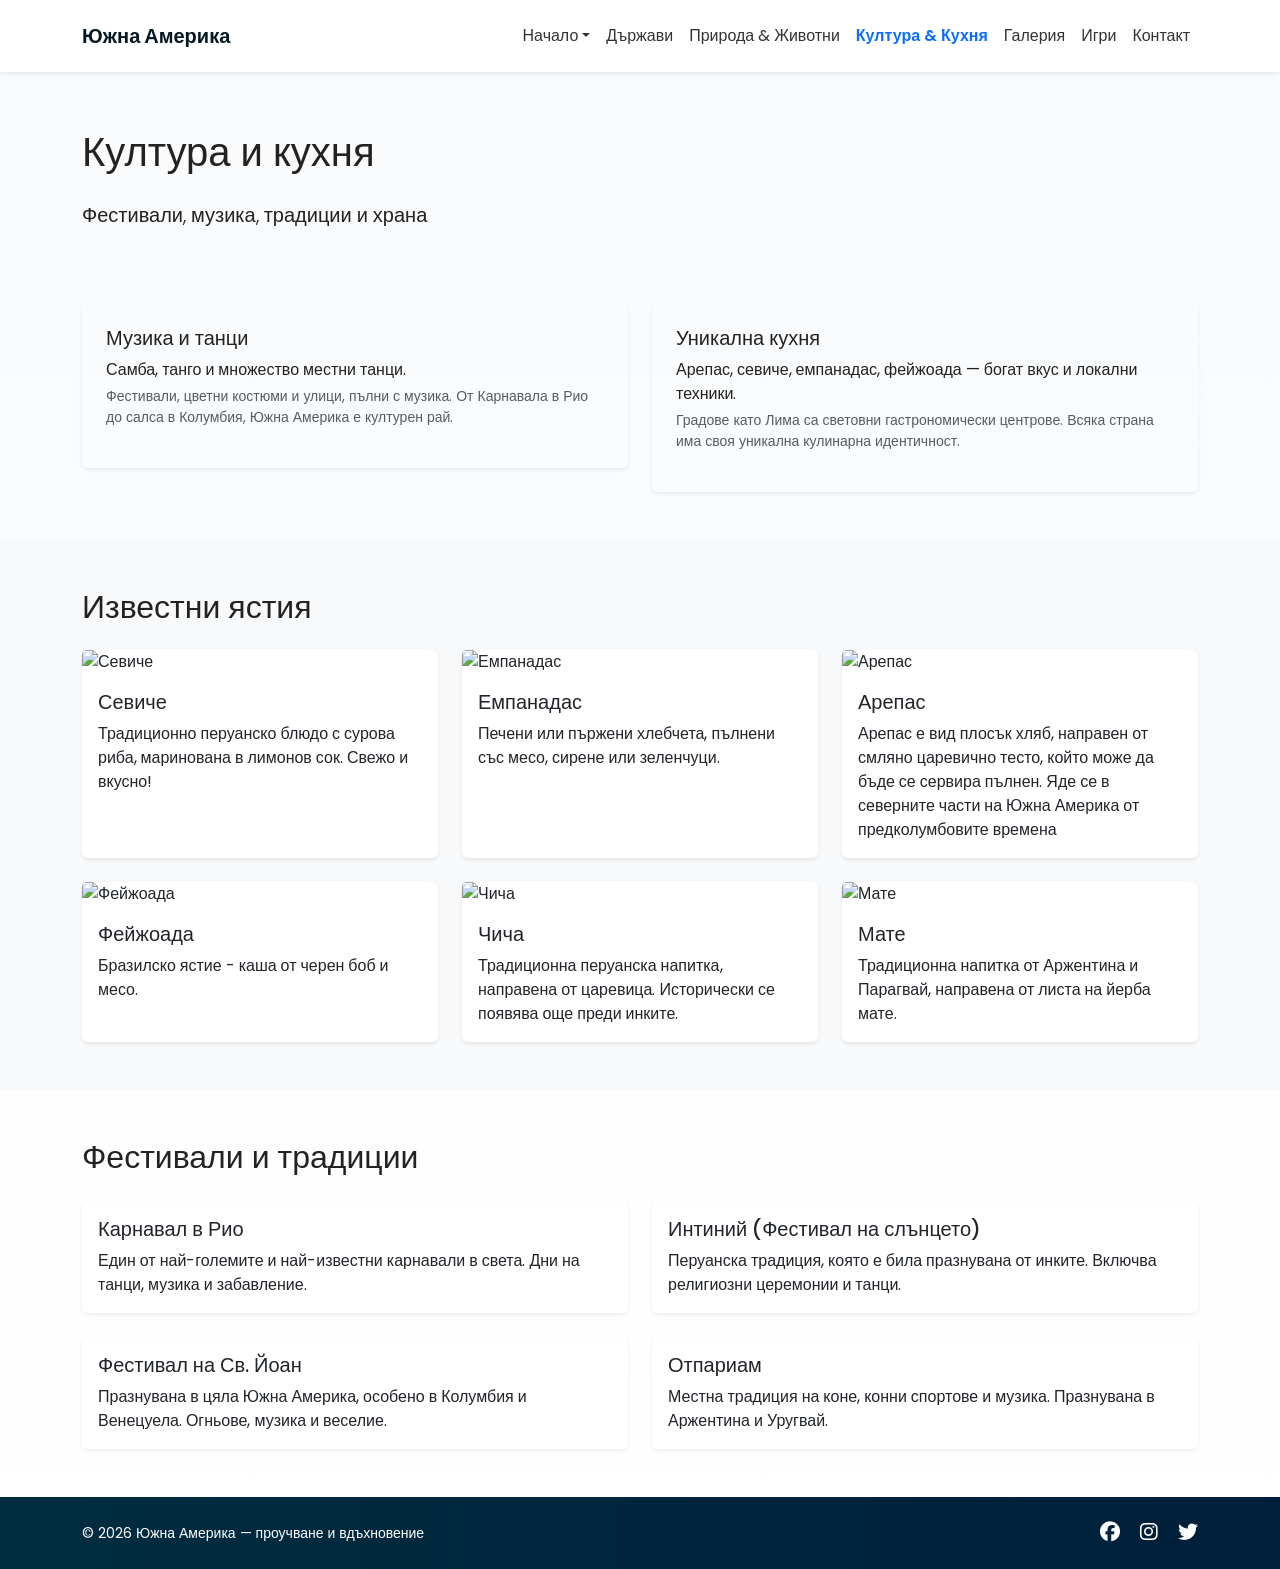
==== culture.html @ 63db7361 "Add files via upload" ====
<!doctype html>
<html lang="bg">
  <head>
    <meta charset="utf-8">
    <meta name="viewport" content="width=device-width, initial-scale=1">
    <title>Култура и кухня на Южна Америка</title>
    <link href="https://cdn.jsdelivr.net/npm/bootstrap@5.3.2/dist/css/bootstrap.min.css" rel="stylesheet">
    <link href="https://cdn.jsdelivr.net/npm/bootstrap-icons@1.11.3/font/bootstrap-icons.css" rel="stylesheet">
    <link href="https://cdnjs.cloudflare.com/ajax/libs/font-awesome/6.4.0/css/all.min.css" rel="stylesheet">
    <link href="https://fonts.googleapis.com/css2?family=Poppins:wght@300;400;600;700&family=Merriweather:wght@300;400;700&display=swap" rel="stylesheet">
    <link rel="stylesheet" href="style.css">
  </head>
  <body>

    <!-- NAV -->
    <nav id="mainNav" class="navbar navbar-expand-lg navbar-light fixed-top bg-white shadow-sm py-3">
      <div class="container">
        <a class="navbar-brand fw-bold" href="index.html">Южна Америка</a>
        <button class="navbar-toggler" type="button" data-bs-toggle="collapse" data-bs-target="#navmenu">
          <span class="navbar-toggler-icon"></span>
        </button>
        <div class="collapse navbar-collapse" id="navmenu">
          <ul class="navbar-nav ms-auto">
            <li class="nav-item dropdown">
              <a class="nav-link dropdown-toggle" href="index.html">Начало</a>
              <ul class="dropdown-menu">
                <li><a class="dropdown-item" href="pages/history.html">История</a></li>
              </ul>
            </li>
            <li class="nav-item"><a class="nav-link" href="countries.html">Държави</a></li>
            <li class="nav-item"><a class="nav-link" href="nature.html">Природа & Животни</a></li>
            <li class="nav-item"><a class="nav-link active" href="culture.html">Култура & Кухня</a></li>
            <li class="nav-item"><a class="nav-link" href="gallery.html">Галерия</a></li>
            <li class="nav-item"><a class="nav-link" href="games.html">Игри</a></li>
            <li class="nav-item"><a class="nav-link" href="contact.html">Контакт</a></li>
          </ul>
        </div>
      </div>
    </nav>

    <main style="margin-top: 80px;">
      <!-- CULTURE & CUISINE -->
      <section class="py-5 section-fade">
        <div class="container">
          <h1 class="mb-4">Култура и кухня</h1>
          <p class="lead">Фестивали, музика, традиции и храна</p>

          <div class="row g-4 mt-5">
            <div class="col-md-6">
              <div class="story-block p-4 shadow-sm rounded">
                <h5>Музика и танци</h5>
                <p class="mb-1">Самба, танго и множество местни танци.</p>
                <p class="small text-muted">Фестивали, цветни костюми и улици, пълни с музика. От Карнавала в Рио до салса в Колумбия, Южна Америка е културен рай.</p>
              </div>
            </div>
            <div class="col-md-6">
              <div class="story-block p-4 shadow-sm rounded">
                <h5>Уникална кухня</h5>
                <p class="mb-1">Арепас, севиче, емпанадас, фейжоада — богат вкус и локални техники.</p>
                <p class="small text-muted">Градове като Лима са световни гастрономически центрове. Всяка страна има своя уникална кулинарна идентичност.</p>
              </div>
            </div>
          </div>
        </div>
      </section>

      <section class="py-5 bg-light">
        <div class="container">
          <h2 class="mb-4">Известни ястия</h2>
          <div class="row g-4">
            <div class="col-md-4">
              <div class="card h-100 shadow-sm border-0">
                <img src="images/ceviche.webp" class="card-img-top" alt="Севиче">
                <div class="card-body">
                  <h5 class="card-title">Севиче</h5>
                  <p class="card-text">Традиционно перуанско блюдо с сурова риба, маринована в лимонов сок. Свежо и вкусно!</p>
                </div>
              </div>
            </div>
            <div class="col-md-4">
              <div class="card h-100 shadow-sm border-0">
                <img src="images/empanadas.webp" class="card-img-top" alt="Емпанадас">
                <div class="card-body">
                  <h5 class="card-title">Емпанадас</h5>
                  <p class="card-text">Печени или пържени хлебчета, пълнени със месо, сирене или зеленчуци.</p>
                </div>
              </div>
            </div>
            <div class="col-md-4">
              <div class="card h-100 shadow-sm border-0">
                <img src="images/arepas.jpg" class="card-img-top" alt="Арепас">
                <div class="card-body">
                  <h5 class="card-title">Арепас</h5>
                  <p class="card-text">Арепас е вид плосък хляб, направен от смляно царевично тесто, който може да бъде се сервира пълнен. Яде се в северните части на Южна Америка от предколумбовите времена</p>
                </div>
              </div>
            </div>
            <div class="col-md-4">
              <div class="card h-100 shadow-sm border-0">
                <img src="images/feijoada.webp" class="card-img-top" alt="Фейжоада">
                <div class="card-body">
                  <h5 class="card-title">Фейжоада</h5>
                  <p class="card-text">Бразилско ястие - каша от черен боб и месо.</p>
                </div>
              </div>
            </div>
            <div class="col-md-4">
              <div class="card h-100 shadow-sm border-0">
                <img src="images/chicha.jpg" class="card-img-top" alt="Чича">
                <div class="card-body">
                  <h5 class="card-title">Чича</h5>
                  <p class="card-text">Традиционна перуанска напитка, направена от царевица. Исторически се появява още преди инките.</p>
                </div>
              </div>
            </div>
            <div class="col-md-4">
              <div class="card h-100 shadow-sm border-0">
                <img src="images/mate.png" class="card-img-top" alt="Мате">
                <div class="card-body">
                  <h5 class="card-title">Мате</h5>
                  <p class="card-text">Традиционна напитка от Аржентина и Парагвай, направена от листа на йерба мате.</p>
                </div>
              </div>
            </div>
          </div>
        </div>
      </section>

      <section class="py-5">
        <div class="container">
          <h2 class="mb-4">Фестивали и традиции</h2>
          <div class="row g-4">
            <div class="col-md-6">
              <div class="card border-0 shadow-sm">
                <div class="card-body">
                  <h5 class="card-title">Карнавал в Рио</h5>
                  <p class="card-text">Един от най-големите и най-известни карнавали в света. Дни на танци, музика и забавление.</p>
                </div>
              </div>
            </div>
            <div class="col-md-6">
              <div class="card border-0 shadow-sm">
                <div class="card-body">
                  <h5 class="card-title">Интиний (Фестивал на слънцето)</h5>
                  <p class="card-text">Перуанска традиция, която е била празнувана от инките. Включва религиозни церемонии и танци.</p>
                </div>
              </div>
            </div>
            <div class="col-md-6">
              <div class="card border-0 shadow-sm">
                <div class="card-body">
                  <h5 class="card-title">Фестивал на Св. Йоан</h5>
                  <p class="card-text">Празнувана в цяла Южна Америка, особено в Колумбия и Венецуела. Огньове, музика и веселие.</p>
                </div>
              </div>
            </div>
            <div class="col-md-6">
              <div class="card border-0 shadow-sm">
                <div class="card-body">
                  <h5 class="card-title">Отпариам</h5>
                  <p class="card-text">Местна традиция на коне, конни спортове и музика. Празнувана в Аржентина и Уругвай.</p>
                </div>
              </div>
            </div>
          </div>
        </div>
      </section>
    </main>

    <!-- FOOTER -->
    <footer class="py-4 bg-dark text-white">
      <div class="container d-flex flex-column flex-md-row justify-content-between align-items-center">
        <div>
          <small>© 2026 Южна Америка — проучване и вдъхновение</small>
        </div>
        <div class="social-links">
          <a href="#" class="text-white me-3"><i class="fab fa-facebook fa-lg"></i></a>
          <a href="#" class="text-white me-3"><i class="fab fa-instagram fa-lg"></i></a>
          <a href="#" class="text-white"><i class="fab fa-twitter fa-lg"></i></a>
        </div>
      </div>
    </footer>

    <script src="https://cdn.jsdelivr.net/npm/bootstrap@5.3.2/dist/js/bootstrap.bundle.min.js"></script>
    <script>
      const faders = document.querySelectorAll('.section-fade, .story-block, .country-card');
      const appearOnScroll = new IntersectionObserver((entries, obs) => {
        entries.forEach(entry => {
          if (!entry.isIntersecting) return;
          entry.target.classList.add('appear');
          obs.unobserve(entry.target);
        });
      }, { threshold: 0.05 });
      faders.forEach(f => appearOnScroll.observe(f));
    </script>
  </body>
</html>
---- style.css ----
:root{
  --accent: #0d6efd;
  --muted: #6c757d;
  --bg-gradient: linear-gradient(120deg,#004d40 0%, #00796b 50%, #1e88e5 100%);
  --glass: rgba(255,255,255,0.06);
}
*{box-sizing:border-box}
body{font-family:'Poppins',sans-serif;margin:0;background:linear-gradient(180deg,#f8fafc, #fff);color:#222;scroll-behavior:smooth}

.hero-section{min-height:85vh;background-image:linear-gradient(180deg, rgba(2,6,23,0.5), rgba(2,6,23,0.2)), url('https://images.unsplash.com/photo-1501785888041-af3ef285b470?auto=format&fit=crop&w=1500&q=60');background-size:cover;background-position:center;padding-top:90px}
.hero-section h1{font-family:'Merriweather',serif}

/* Transparent hero navbar (index.html) */
.navbar-brand{color:#fff}
.navbar .nav-link{color:rgba(255,255,255,0.9)}
.navbar.fixed-top.scrolled{background:rgba(255,255,255,0.95);box-shadow:0 6px 18px rgba(0,0,0,0.08)}
.navbar.fixed-top.scrolled .navbar-brand{color:#051923}
.navbar.fixed-top.scrolled .nav-link{color:#333}

/* Hover dropdown for Начало */
.navbar .dropdown:hover .dropdown-menu {
  display: block;
  margin-top: 0;
}

/* White background navbar (all other pages) */
.navbar.bg-white .navbar-brand{color:#051923}
.navbar.bg-white .nav-link{color:#333}
.navbar.bg-white .nav-link:hover{color:var(--accent)}
.navbar.bg-white .nav-link.active{color:var(--accent);font-weight:600}

.section-fade{opacity:0;transform:translateY(18px);transition:all .7s ease-out}
.section-fade.appear{opacity:1;transform:none}
.story-block{opacity:0;transform:translateY(14px);transition:all .6s ease-out}
.story-block.appear{opacity:1;transform:none}
.country-card{background:linear-gradient(180deg, rgba(255,255,255,0.98), #fff);border-radius:12px;transition:transform .25s ease, box-shadow .25s ease}
.country-card:hover{transform:translateY(-6px) scale(1.01);box-shadow:0 18px 30px rgba(2,6,23,0.08)}
.flag{width:40px;height:auto;border-radius:3px}

.country-card .small{color:#333}
.country-card .flag{width:36px}

.timeline{display:flex;flex-direction:column;gap:12px}
.timeline-item{background:#fff;padding:18px;border-radius:10px;box-shadow:0 6px 18px rgba(2,6,23,0.04)}

.fact-box h4{font-family:'Merriweather',serif;font-size:2rem;margin:0;color:var(--accent)}

.appear{opacity:1;transform:none}

/* Carousel caption style */
.carousel-caption{background:linear-gradient(90deg, rgba(0,0,0,0.35), rgba(0,0,0,0.05));padding:12px;border-radius:6px}

.animal-list li{padding:6px 0;border-bottom:1px dashed rgba(0,0,0,0.03)}

/* Footer */
footer{background:linear-gradient(90deg,#002d40,#001f3a)}

/* Responsive tweaks */
@media (max-width:767px){
  .hero-section{padding-top:120px}
  .navbar .nav-link{color:#051923}
}

/* Small helpers */
.btn{transition:all .2s ease}
.btn:active{transform:translateY(1px)}

/* Map styles */
.map-wrapper{position:relative;max-width:1000px;height:420px;margin:0 auto;border-radius:12px;overflow:hidden;background:#eef6f4;box-shadow:0 12px 30px rgba(2,6,23,0.04)}

/* Leaflet map styling overrides */
#leafletMap{border-radius:12px}
.leaflet-container{font-family:inherit}

.map-pin{position:absolute;width:28px;height:28px;border-radius:50%;background:var(--accent);border:3px solid #fff;box-shadow:0 6px 18px rgba(2,6,23,0.12);cursor:pointer;transform:translate(-50%,-50%);transition:transform .18s ease, box-shadow .18s ease}
.map-pin:focus{outline:2px solid #fff;box-shadow:0 8px 22px rgba(13,110,253,0.25)}
.map-pin:hover{transform:translate(-50%,-50%) scale(1.08);box-shadow:0 20px 34px rgba(2,6,23,0.14)}
.map-pin::after{content:'';position:absolute;left:50%;top:50%;width:44px;height:44px;border-radius:50%;transform:translate(-50%,-50%);box-shadow:0 0 0 6px rgba(13,110,253,0.06);opacity:0;transition:opacity .2s}
.map-pin:hover::after{opacity:1}
.map-tooltip{position:absolute;min-width:220px;max-width:320px;background:linear-gradient(180deg,#fff,#f8fafc);padding:12px;border-radius:10px;box-shadow:0 12px 30px rgba(2,6,23,0.12);transform:translateY(-8px);transition:opacity .18s, transform .18s;opacity:0;pointer-events:none;z-index:50}
.map-tooltip.show{opacity:1;pointer-events:auto;transform:none}
.map-tooltip img{width:40px;height:auto;border-radius:4px;margin-right:8px}
.map-tooltip .t-title{font-weight:600}
.map-tooltip .t-sub{font-size:.9rem;color:var(--muted)}
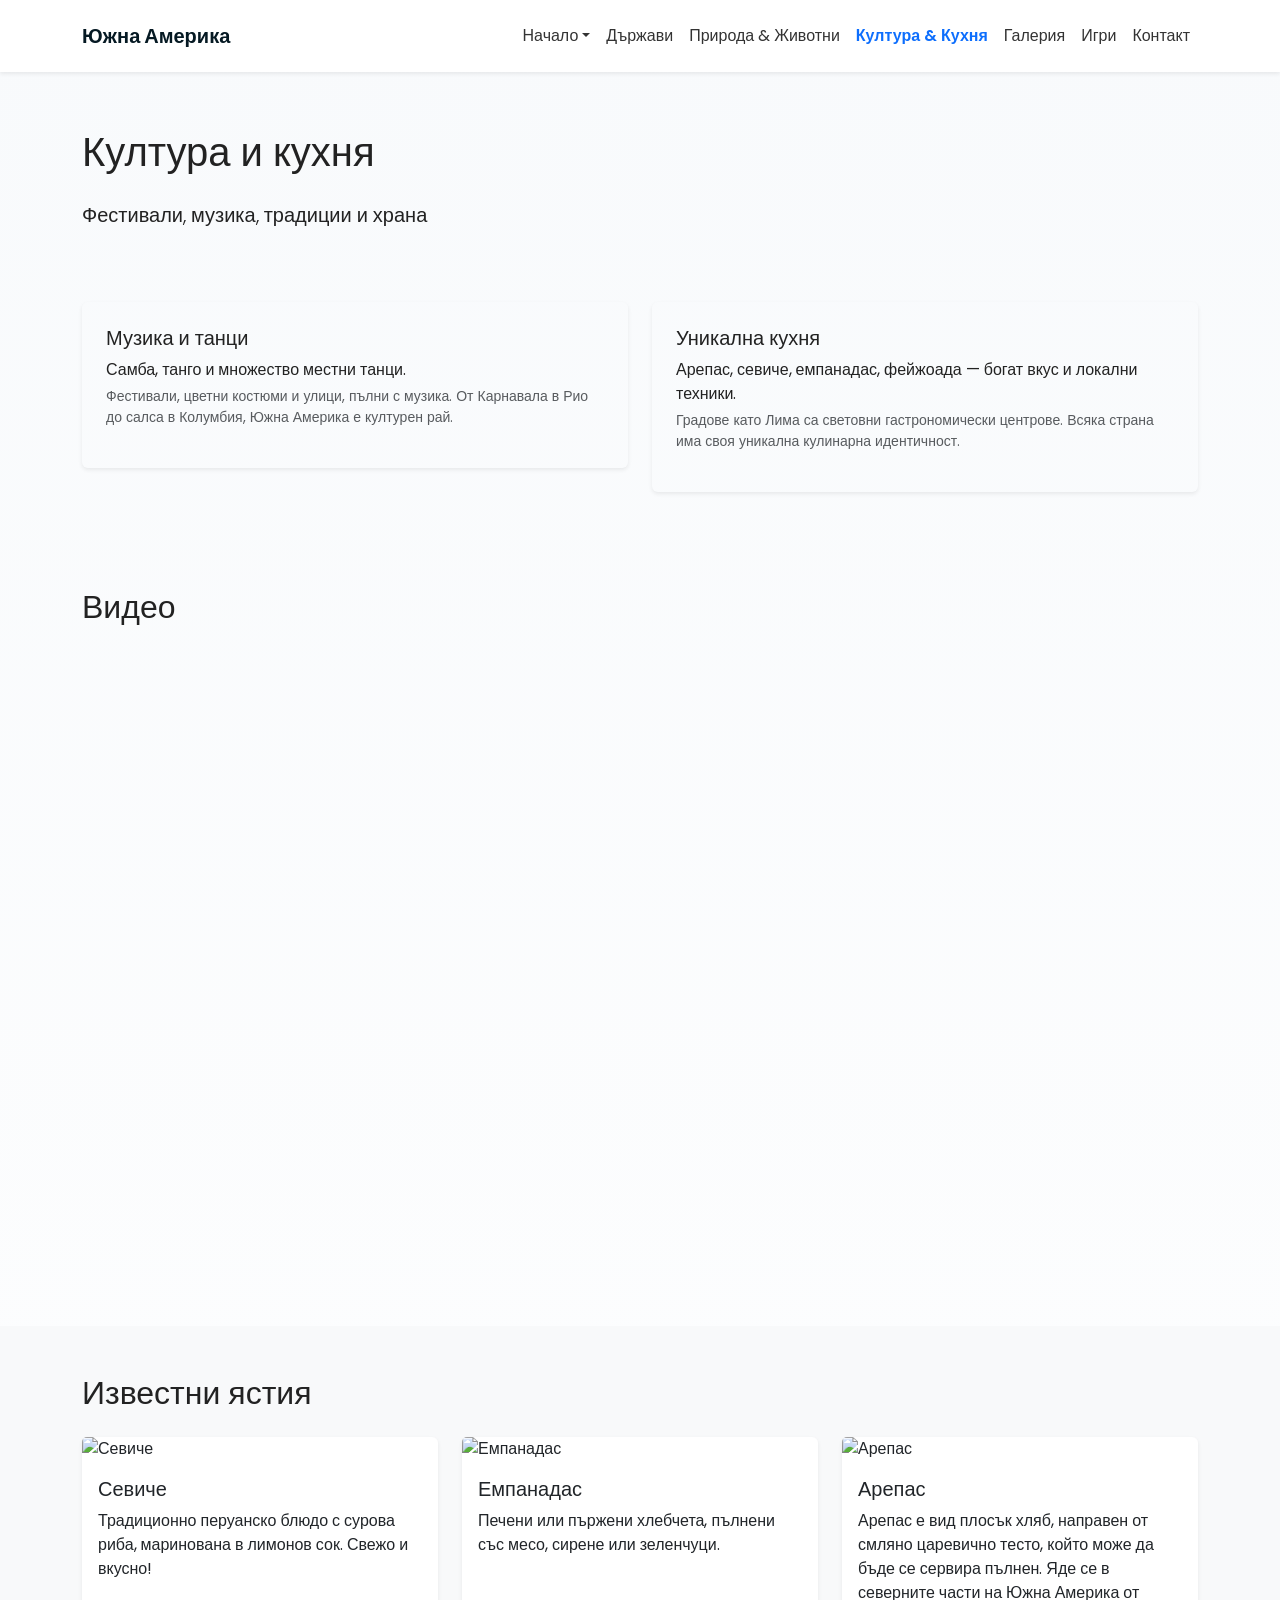
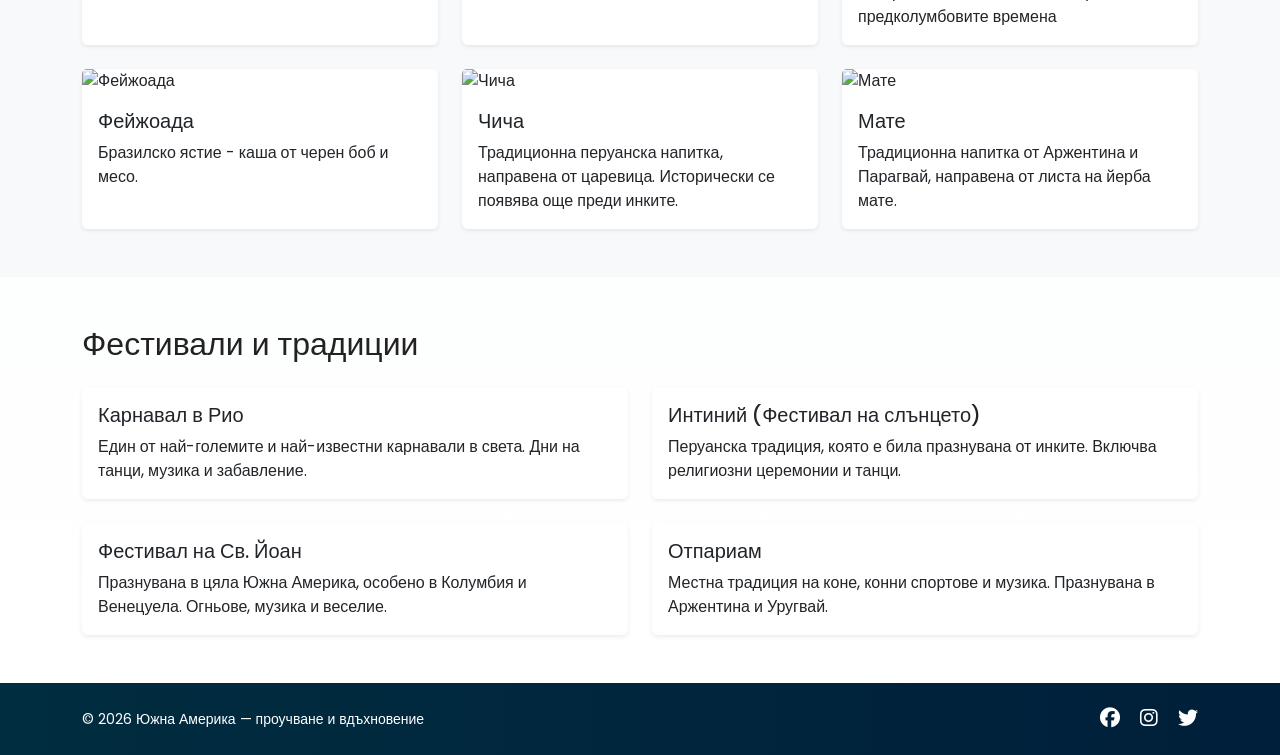
==== commit 6644ae7a: "Update culture.html" ====
--- a/culture.html
+++ b/culture.html
@@ -64,6 +64,15 @@
         </div>
       </section>
 
+      <section class="py-5">
+        <div class="container">
+          <h2 class="mb-4">Видео</h2>
+          <div class="ratio ratio-16x9">
+            <iframe width="560" height="315" src="https://www.youtube.com/embed/lqDfCiLYa70?si=MFud1yOJGQ0zW8lg" title="YouTube video player" frameborder="0" allow="accelerometer; autoplay; clipboard-write; encrypted-media; gyroscope; picture-in-picture; web-share" referrerpolicy="strict-origin-when-cross-origin" allowfullscreen></iframe>
+          </div>
+        </div>
+      </section>
+
       <section class="py-5 bg-light">
         <div class="container">
           <h2 class="mb-4">Известни ястия</h2>
